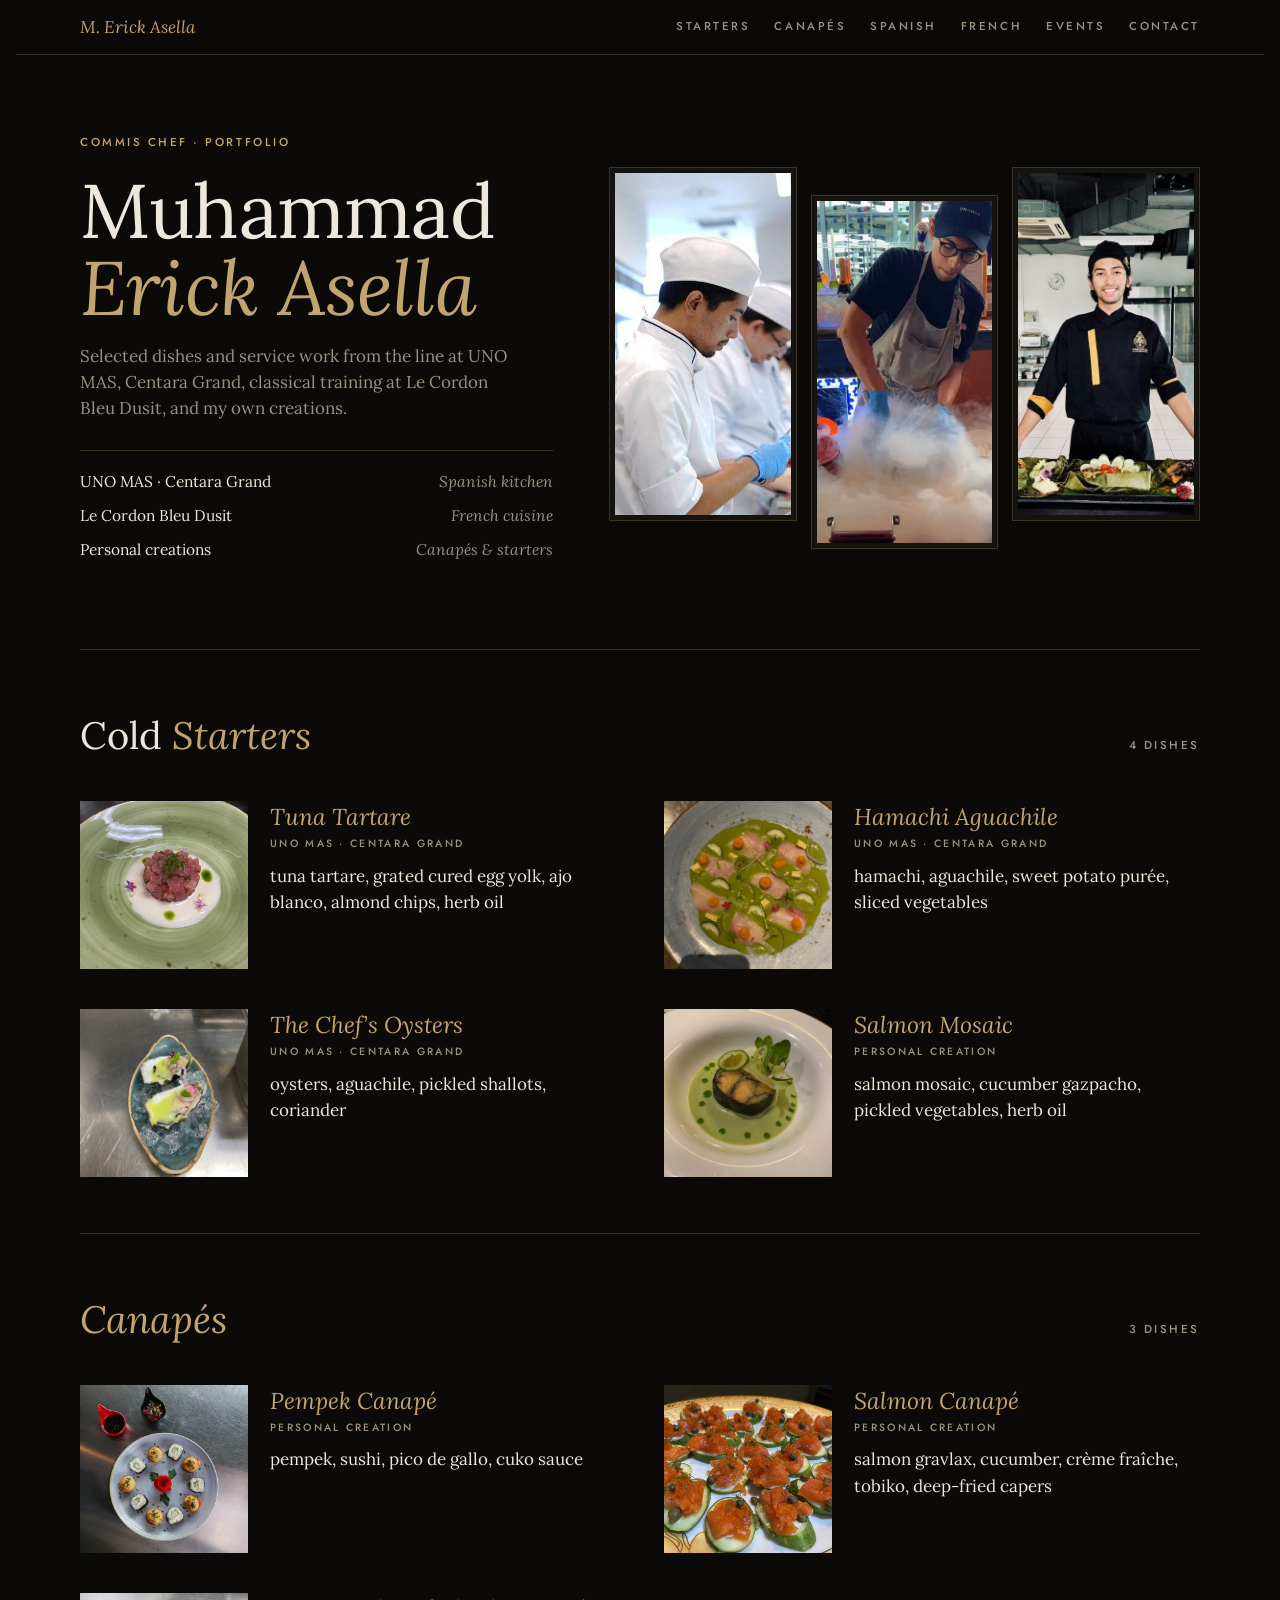
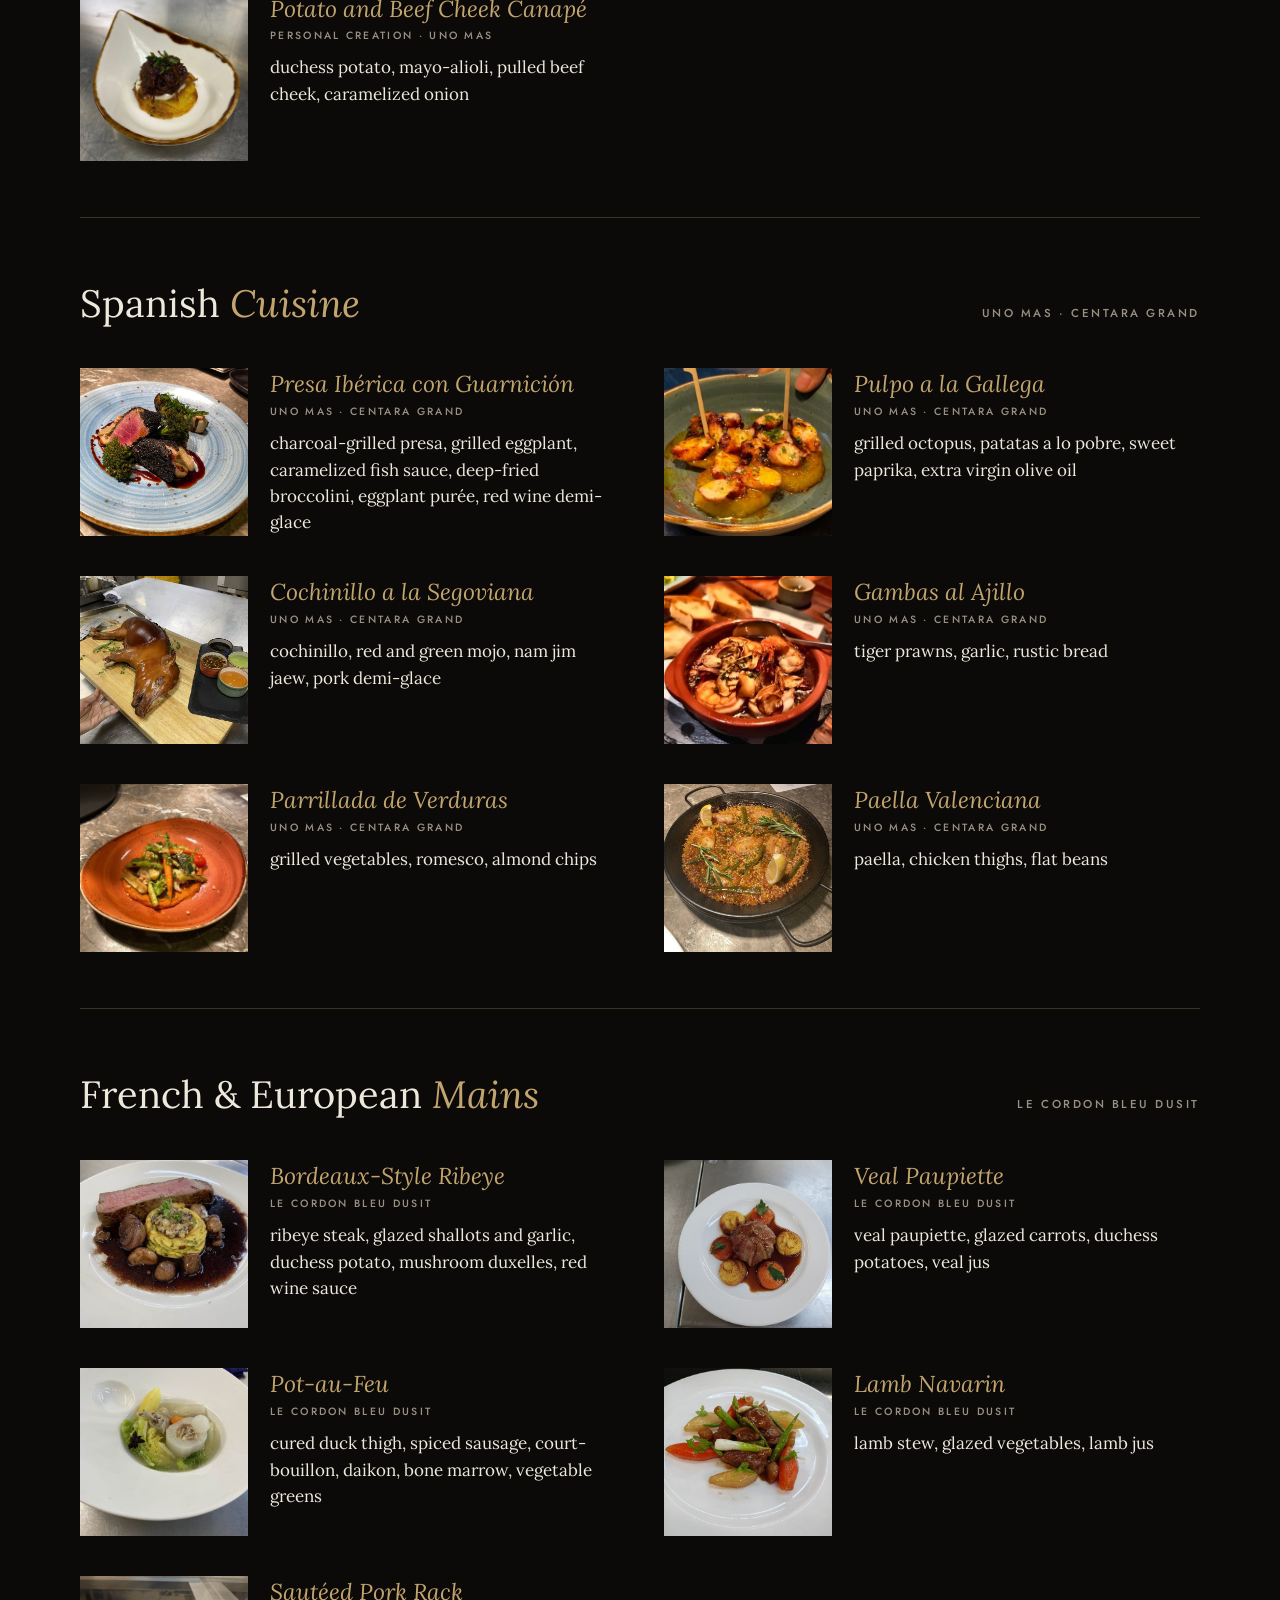
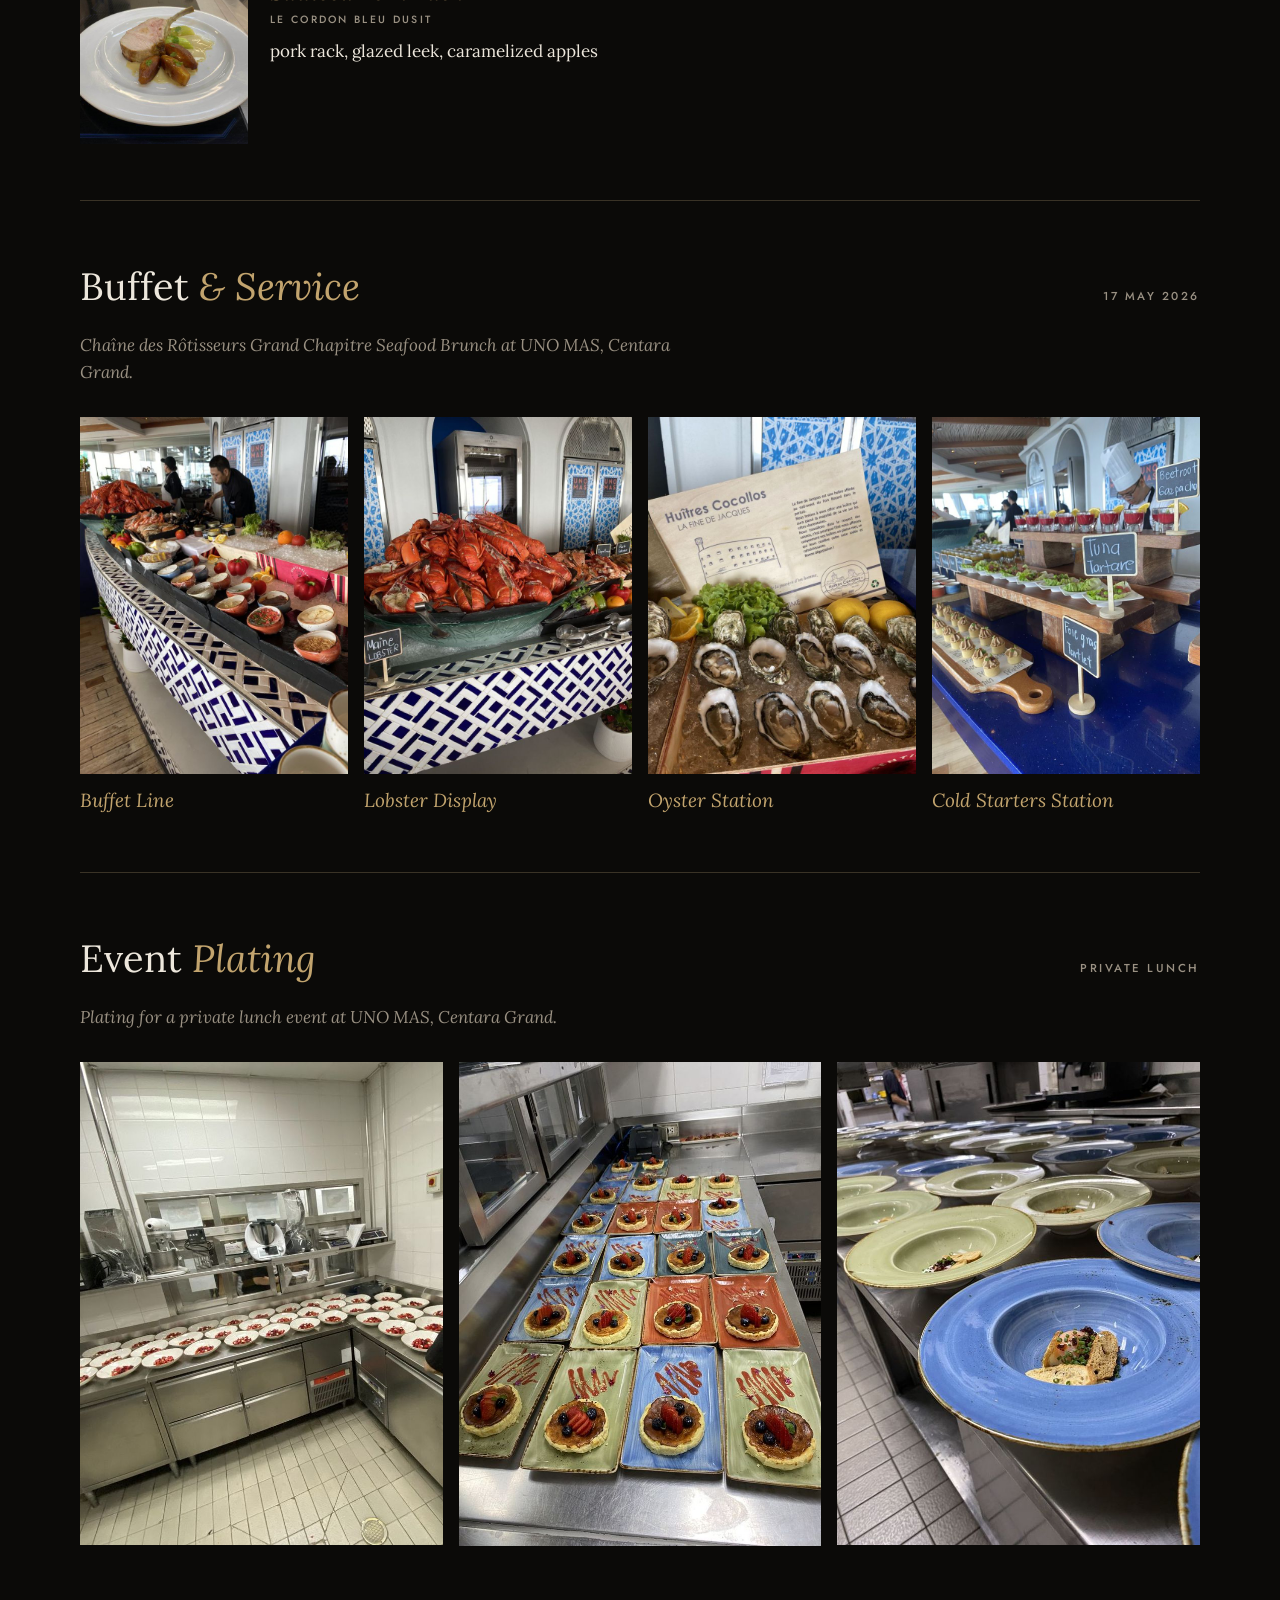
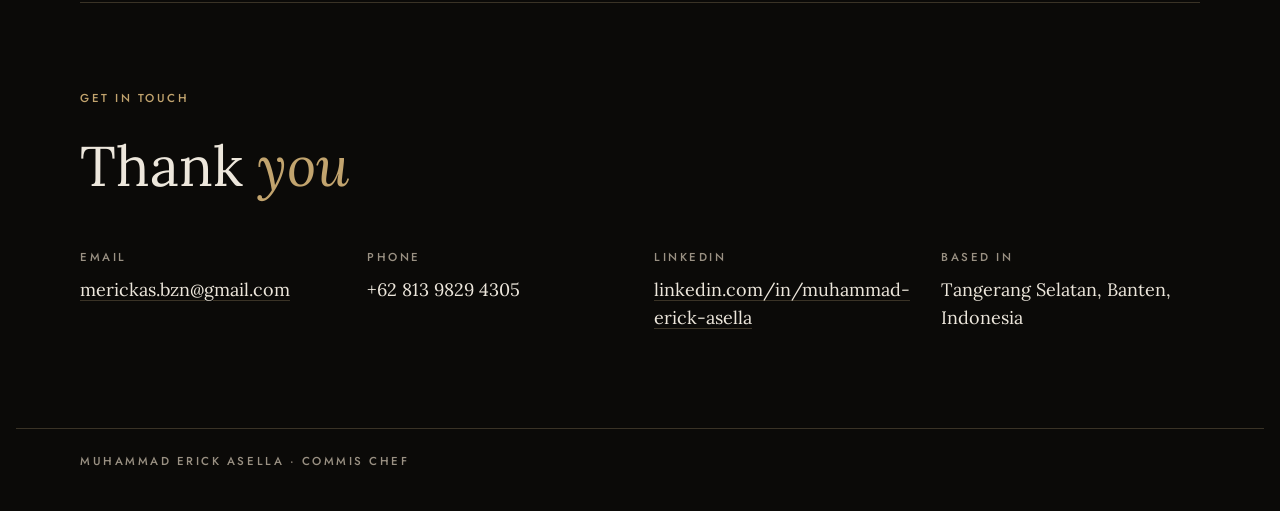
==== index.html @ 3a1ebc48 "Portfolio website Co-Authored-By: Claude Opus 5.5 <noreply@anthropic.com> Claude-Session: https://cl" ====
<!doctype html>
<html lang="en">
<head>
<meta charset="utf-8">
<meta name="viewport" content="width=device-width, initial-scale=1, viewport-fit=cover">
<meta name="description" content="Portfolio of Muhammad Erick Asella, commis chef: dishes from UNO MAS at Centara Grand and Le Cordon Bleu Dusit.">
<title>Muhammad Erick Asella</title>
<meta name="claude:viewport-fit-sides" content="cover">
<link rel="preconnect" href="https://fonts.googleapis.com">
<link rel="preconnect" href="https://fonts.gstatic.com" crossorigin>
<link rel="stylesheet" href="https://fonts.googleapis.com/css2?family=Lora:ital,wght@0,400;0,500;1,400;1,500&family=Jost:wght@400;500&display=swap">
<style>
/* Layout: a printed tasting menu — dark ground, gold course headings, each dish a photo + its components line, venue as provenance. */
:root {
  --bg: #0b0a08;
  --surface: #15130f;
  --fg: #ede7dc;
  --muted: #9a9183;
  --gold: #c2a46e;
  --rule: #3a3326;
  --display: "Lora", Georgia, "Times New Roman", serif;
  --body: "Lora", Georgia, serif;
  --label: "Jost", "Helvetica Neue", Arial, sans-serif;
  color-scheme: dark;
}
* { box-sizing: border-box; }
html { scroll-behavior: smooth; }
@media (prefers-reduced-motion: reduce) { html { scroll-behavior: auto; } }
body { margin: 0;
  background: var(--bg); color: var(--fg);
  font-family: var(--body); font-size: 17px; line-height: 1.55;
  padding-left: max(16px, env(safe-area-inset-left, 0px));
  padding-right: max(16px, env(safe-area-inset-right, 0px));
}
body::before { content: ""; position: fixed; inset: 0 0 auto; height: env(safe-area-inset-top, 0px); z-index: 10; background: var(--bg); }
.wrap { max-width: 1120px; margin: 0 auto; }
a { color: inherit; }
a:focus-visible { outline: 2px solid var(--gold); outline-offset: 3px; }
.label {
  font-family: var(--label); font-size: 11.5px; font-weight: 500;
  letter-spacing: .22em; text-transform: uppercase; color: var(--muted);
}

/* nav */
nav {
  position: sticky; top: env(safe-area-inset-top, 0px); z-index: 5;
  background: color-mix(in srgb, var(--bg) 92%, transparent);
  backdrop-filter: blur(6px);
  border-bottom: 1px solid var(--rule);
}
nav .wrap { display: flex; gap: 24px; align-items: center; padding-block: 14px; overflow-x: auto; scrollbar-width: none; }
nav .wrap::-webkit-scrollbar { display: none; }
nav .mark { font-family: var(--display); font-style: italic; color: var(--gold); white-space: nowrap; margin-right: auto; font-size: 17px; text-decoration: none; }
nav a.label { text-decoration: none; white-space: nowrap; }
nav a.label:hover { color: var(--gold); }

/* hero */
.hero { display: grid; grid-template-columns: 1fr 1.25fr; gap: 56px; align-items: center; padding-block: 72px 88px; }
.hero > div { min-width: 0; }
.eyebrow { color: var(--gold); }
.hero h1 {
  font-family: var(--display); font-weight: 400; font-size: clamp(44px, 6.4vw, 76px);
  line-height: 1.02; letter-spacing: -.01em; margin: 18px 0 16px; text-wrap: balance;
}
.hero h1 em { color: var(--gold); font-style: italic; }
.intro { color: var(--muted); max-width: 40ch; margin: 0 0 28px; }
.kitchens { display: grid; gap: 10px; margin: 0; padding: 18px 0 0; border-top: 1px solid var(--rule); list-style: none; }
.kitchens li { display: flex; justify-content: space-between; gap: 16px; font-size: 15.5px; }
.kitchens li span:last-child { color: var(--muted); font-style: italic; text-align: right; }
.triptych { display: grid; grid-template-columns: repeat(3, 1fr); gap: 14px; align-items: center; }
.triptych img { width: 100%; aspect-ratio: 9 / 17; object-fit: cover; border: 1px solid var(--rule); padding: 5px; background: var(--surface); display: block; }
.triptych img:nth-child(2) { transform: translateY(28px); }

/* courses */
section { padding-block: 56px; border-top: 1px solid var(--rule); scroll-margin-top: 60px; }
.course-head { display: flex; align-items: baseline; justify-content: space-between; gap: 16px; flex-wrap: wrap; margin-bottom: 36px; }
.course-head h2 { font-family: var(--display); font-weight: 400; font-size: clamp(28px, 3.6vw, 38px); margin: 0; text-wrap: balance; }
.course-head h2 em { color: var(--gold); }
.dishes { display: grid; grid-template-columns: repeat(2, minmax(0, 1fr)); gap: 40px 48px; }
.dish { display: grid; grid-template-columns: 168px minmax(0, 1fr); gap: 22px; align-items: start; }
.dish img { width: 168px; max-width: 100%; aspect-ratio: 1; object-fit: cover; display: block; }
.dish h3 { font-family: var(--display); font-style: italic; font-weight: 400; color: var(--gold); font-size: 23px; line-height: 1.2; margin: 2px 0 6px; text-wrap: balance; }
.dish .label { font-size: 10.5px; display: block; margin-bottom: 10px; }
.dish p { margin: 0; }

/* events */
.event-note { font-style: italic; color: var(--muted); margin: -20px 0 32px; max-width: 60ch; }
.gallery { display: grid; grid-template-columns: repeat(4, minmax(0, 1fr)); gap: 16px; }
.gallery.three { grid-template-columns: repeat(3, minmax(0, 1fr)); }
.gallery figure { margin: 0; }
.gallery img { width: 100%; aspect-ratio: 3 / 4; object-fit: cover; display: block; }
.gallery figcaption { font-family: var(--display); font-style: italic; color: var(--gold); font-size: 19px; margin-top: 12px; }

/* contact */
.contact { padding-block: 80px 96px; text-align: left; }
.contact h2 { font-family: var(--display); font-weight: 400; font-size: clamp(36px, 5vw, 56px); margin: 14px 0 32px; }
.contact h2 em { color: var(--gold); }
.lines { display: grid; grid-template-columns: repeat(auto-fit, minmax(230px, 1fr)); gap: 28px; }
.lines > div { min-width: 0; }
.lines .val { font-size: 18px; margin-top: 8px; overflow-wrap: anywhere; user-select: all; }
.lines a.val { display: block; text-decoration-color: var(--rule); text-underline-offset: 4px; user-select: text; }
.lines a.val:hover { text-decoration-color: var(--gold); }
footer { padding-block: 24px 40px; border-top: 1px solid var(--rule); color: var(--muted); }

@media (max-width: 880px) {
  .hero { grid-template-columns: 1fr; gap: 40px; padding-block: 48px 64px; }
  .dishes { grid-template-columns: 1fr; gap: 32px; }
  .gallery { grid-template-columns: repeat(2, minmax(0, 1fr)); }
}
@media (max-width: 520px) {
  body { font-size: 16px; }
  .dish { grid-template-columns: 112px minmax(0, 1fr); gap: 16px; }
  .dish img { width: 112px; }
  .dish h3 { font-size: 20px; }
  .gallery.three { grid-template-columns: 1fr; }
  .gallery.three img { aspect-ratio: 4 / 3; }
  .triptych { gap: 8px; }
  .triptych img { padding: 3px; }
  .triptych img:nth-child(2) { transform: translateY(16px); }
  nav .mark { display: none; }
}
</style>
</head>
<body>

<nav>
  <div class="wrap">
    <a class="mark" href="#top">M. Erick Asella</a>
    <a class="label" href="#cold-starters">Starters</a>
    <a class="label" href="#canapes">Canapés</a>
    <a class="label" href="#spanish">Spanish</a>
    <a class="label" href="#french">French</a>
    <a class="label" href="#events">Events</a>
    <a class="label" href="#contact">Contact</a>
  </div>
</nav>

<main class="wrap" id="top">
  <header class="hero">
    <div>
      <span class="label eyebrow">Commis Chef · Portfolio</span>
      <h1>Muhammad <em>Erick Asella</em></h1>
      <p class="intro">Selected dishes and service work from the line at UNO MAS, Centara Grand, classical training at Le Cordon Bleu Dusit, and my own creations.</p>
      <ul class="kitchens">
        <li><span>UNO MAS · Centara Grand</span><span>Spanish kitchen</span></li>
        <li><span>Le Cordon Bleu Dusit</span><span>French cuisine</span></li>
        <li><span>Personal creations</span><span>Canapés &amp; starters</span></li>
      </ul>
    </div>
    <div class="triptych" aria-label="Erick at work">
      <img src="img/hero-1.jpg" alt="Erick plating in chef whites at Le Cordon Bleu">
      <img src="img/hero-2.jpg" alt="Erick working with liquid nitrogen at UNO MAS">
      <img src="img/hero-3.jpg" alt="Erick in black chef jacket beside a banana-leaf spread">
    </div>
  </header>

  <section id="cold-starters">
    <div class="course-head"><h2>Cold <em>Starters</em></h2><span class="label">4 dishes</span></div>
    <div class="dishes">
      <article class="dish"><img src="img/tuna-tartare.jpg" alt="Tuna tartare" loading="lazy"><div><h3>Tuna Tartare</h3><span class="label">UNO MAS · Centara Grand</span><p>tuna tartare, grated cured egg yolk, ajo blanco, almond chips, herb oil</p></div></article>
      <article class="dish"><img src="img/hamachi-aguachile.jpg" alt="Hamachi aguachile" loading="lazy"><div><h3>Hamachi Aguachile</h3><span class="label">UNO MAS · Centara Grand</span><p>hamachi, aguachile, sweet potato purée, sliced vegetables</p></div></article>
      <article class="dish"><img src="img/chefs-oysters.jpg" alt="The Chef's Oysters" loading="lazy"><div><h3>The Chef’s Oysters</h3><span class="label">UNO MAS · Centara Grand</span><p>oysters, aguachile, pickled shallots, coriander</p></div></article>
      <article class="dish"><img src="img/salmon-mosaic.jpg" alt="Salmon mosaic" loading="lazy"><div><h3>Salmon Mosaic</h3><span class="label">Personal creation</span><p>salmon mosaic, cucumber gazpacho, pickled vegetables, herb oil</p></div></article>
    </div>
  </section>

  <section id="canapes">
    <div class="course-head"><h2><em>Canapés</em></h2><span class="label">3 dishes</span></div>
    <div class="dishes">
      <article class="dish"><img src="img/pempek-canape.jpg" alt="Pempek canapé" loading="lazy"><div><h3>Pempek Canapé</h3><span class="label">Personal creation</span><p>pempek, sushi, pico de gallo, cuko sauce</p></div></article>
      <article class="dish"><img src="img/salmon-canape.jpg" alt="Salmon canapé" loading="lazy"><div><h3>Salmon Canapé</h3><span class="label">Personal creation</span><p>salmon gravlax, cucumber, crème fraîche, tobiko, deep-fried capers</p></div></article>
      <article class="dish"><img src="img/potato-beef-cheek.jpg" alt="Potato and beef cheek canapé" loading="lazy"><div><h3>Potato and Beef Cheek Canapé</h3><span class="label">Personal creation · UNO MAS</span><p>duchess potato, mayo-alioli, pulled beef cheek, caramelized onion</p></div></article>
    </div>
  </section>

  <section id="spanish">
    <div class="course-head"><h2>Spanish <em>Cuisine</em></h2><span class="label">UNO MAS · Centara Grand</span></div>
    <div class="dishes">
      <article class="dish"><img src="img/presa-iberica.jpg" alt="Presa Ibérica" loading="lazy"><div><h3>Presa Ibérica con Guarnición</h3><span class="label">UNO MAS · Centara Grand</span><p>charcoal-grilled presa, grilled eggplant, caramelized fish sauce, deep-fried broccolini, eggplant purée, red wine demi-glace</p></div></article>
      <article class="dish"><img src="img/pulpo-gallega.jpg" alt="Pulpo a la gallega" loading="lazy"><div><h3>Pulpo a la Gallega</h3><span class="label">UNO MAS · Centara Grand</span><p>grilled octopus, patatas a lo pobre, sweet paprika, extra virgin olive oil</p></div></article>
      <article class="dish"><img src="img/cochinillo.jpg" alt="Cochinillo a la segoviana" loading="lazy"><div><h3>Cochinillo a la Segoviana</h3><span class="label">UNO MAS · Centara Grand</span><p>cochinillo, red and green mojo, nam jim jaew, pork demi-glace</p></div></article>
      <article class="dish"><img src="img/gambas-ajillo.jpg" alt="Gambas al ajillo" loading="lazy"><div><h3>Gambas al Ajillo</h3><span class="label">UNO MAS · Centara Grand</span><p>tiger prawns, garlic, rustic bread</p></div></article>
      <article class="dish"><img src="img/parrillada.jpg" alt="Parrillada de verduras" loading="lazy"><div><h3>Parrillada de Verduras</h3><span class="label">UNO MAS · Centara Grand</span><p>grilled vegetables, romesco, almond chips</p></div></article>
      <article class="dish"><img src="img/paella.jpg" alt="Paella valenciana" loading="lazy"><div><h3>Paella Valenciana</h3><span class="label">UNO MAS · Centara Grand</span><p>paella, chicken thighs, flat beans</p></div></article>
    </div>
  </section>

  <section id="french">
    <div class="course-head"><h2>French &amp; European <em>Mains</em></h2><span class="label">Le Cordon Bleu Dusit</span></div>
    <div class="dishes">
      <article class="dish"><img src="img/ribeye.jpg" alt="Bordeaux-style ribeye" loading="lazy"><div><h3>Bordeaux-Style Ribeye</h3><span class="label">Le Cordon Bleu Dusit</span><p>ribeye steak, glazed shallots and garlic, duchess potato, mushroom duxelles, red wine sauce</p></div></article>
      <article class="dish"><img src="img/veal-paupiette.jpg" alt="Veal paupiette" loading="lazy"><div><h3>Veal Paupiette</h3><span class="label">Le Cordon Bleu Dusit</span><p>veal paupiette, glazed carrots, duchess potatoes, veal jus</p></div></article>
      <article class="dish"><img src="img/pot-au-feu.jpg" alt="Pot-au-feu" loading="lazy"><div><h3>Pot-au-Feu</h3><span class="label">Le Cordon Bleu Dusit</span><p>cured duck thigh, spiced sausage, court-bouillon, daikon, bone marrow, vegetable greens</p></div></article>
      <article class="dish"><img src="img/lamb-navarin.jpg" alt="Lamb navarin" loading="lazy"><div><h3>Lamb Navarin</h3><span class="label">Le Cordon Bleu Dusit</span><p>lamb stew, glazed vegetables, lamb jus</p></div></article>
      <article class="dish"><img src="img/pork-rack.jpg" alt="Sautéed pork rack" loading="lazy"><div><h3>Sautéed Pork Rack</h3><span class="label">Le Cordon Bleu Dusit</span><p>pork rack, glazed leek, caramelized apples</p></div></article>
    </div>
  </section>

  <section id="events">
    <div class="course-head"><h2>Buffet <em>&amp; Service</em></h2><span class="label">17 May 2026</span></div>
    <p class="event-note">Chaîne des Rôtisseurs Grand Chapitre Seafood Brunch at UNO MAS, Centara Grand.</p>
    <div class="gallery">
      <figure><img src="img/buffet-line.jpg" alt="Seafood brunch buffet line" loading="lazy"><figcaption>Buffet Line</figcaption></figure>
      <figure><img src="img/lobster-display.jpg" alt="Maine lobster display" loading="lazy"><figcaption>Lobster Display</figcaption></figure>
      <figure><img src="img/oyster-station.jpg" alt="Oyster station on ice" loading="lazy"><figcaption>Oyster Station</figcaption></figure>
      <figure><img src="img/cold-starters-station.jpg" alt="Cold starters station with tuna tartare and gazpacho" loading="lazy"><figcaption>Cold Starters Station</figcaption></figure>
    </div>
  </section>

  <section>
    <div class="course-head"><h2>Event <em>Plating</em></h2><span class="label">Private lunch</span></div>
    <p class="event-note">Plating for a private lunch event at UNO MAS, Centara Grand.</p>
    <div class="gallery three">
      <figure><img src="img/event-1.jpg" alt="Rows of plated desserts in the pass" loading="lazy"></figure>
      <figure><img src="img/event-2.jpg" alt="Desserts with berries plated on coloured platters" loading="lazy"></figure>
      <figure><img src="img/event-3.jpg" alt="Wide-rim bowls lined up for service" loading="lazy"></figure>
    </div>
  </section>

  <section class="contact" id="contact">
    <span class="label eyebrow">Get in touch</span>
    <h2>Thank <em>you</em></h2>
    <div class="lines">
      <div><span class="label">Email</span><a class="val" href="mailto:merickas.bzn@gmail.com">merickas.bzn@gmail.com</a></div>
      <div><span class="label">Phone</span><div class="val">+62 813 9829 4305</div></div>
      <div><span class="label">LinkedIn</span><a class="val" href="https://linkedin.com/in/muhammad-erick-asella" target="_blank" rel="noopener">linkedin.com/in/muhammad-erick-asella</a></div>
      <div><span class="label">Based in</span><div class="val">Tangerang Selatan, Banten, Indonesia</div></div>
    </div>
  </section>
</main>

<footer><div class="wrap label">Muhammad Erick Asella · Commis Chef</div></footer>
</body>
</html>
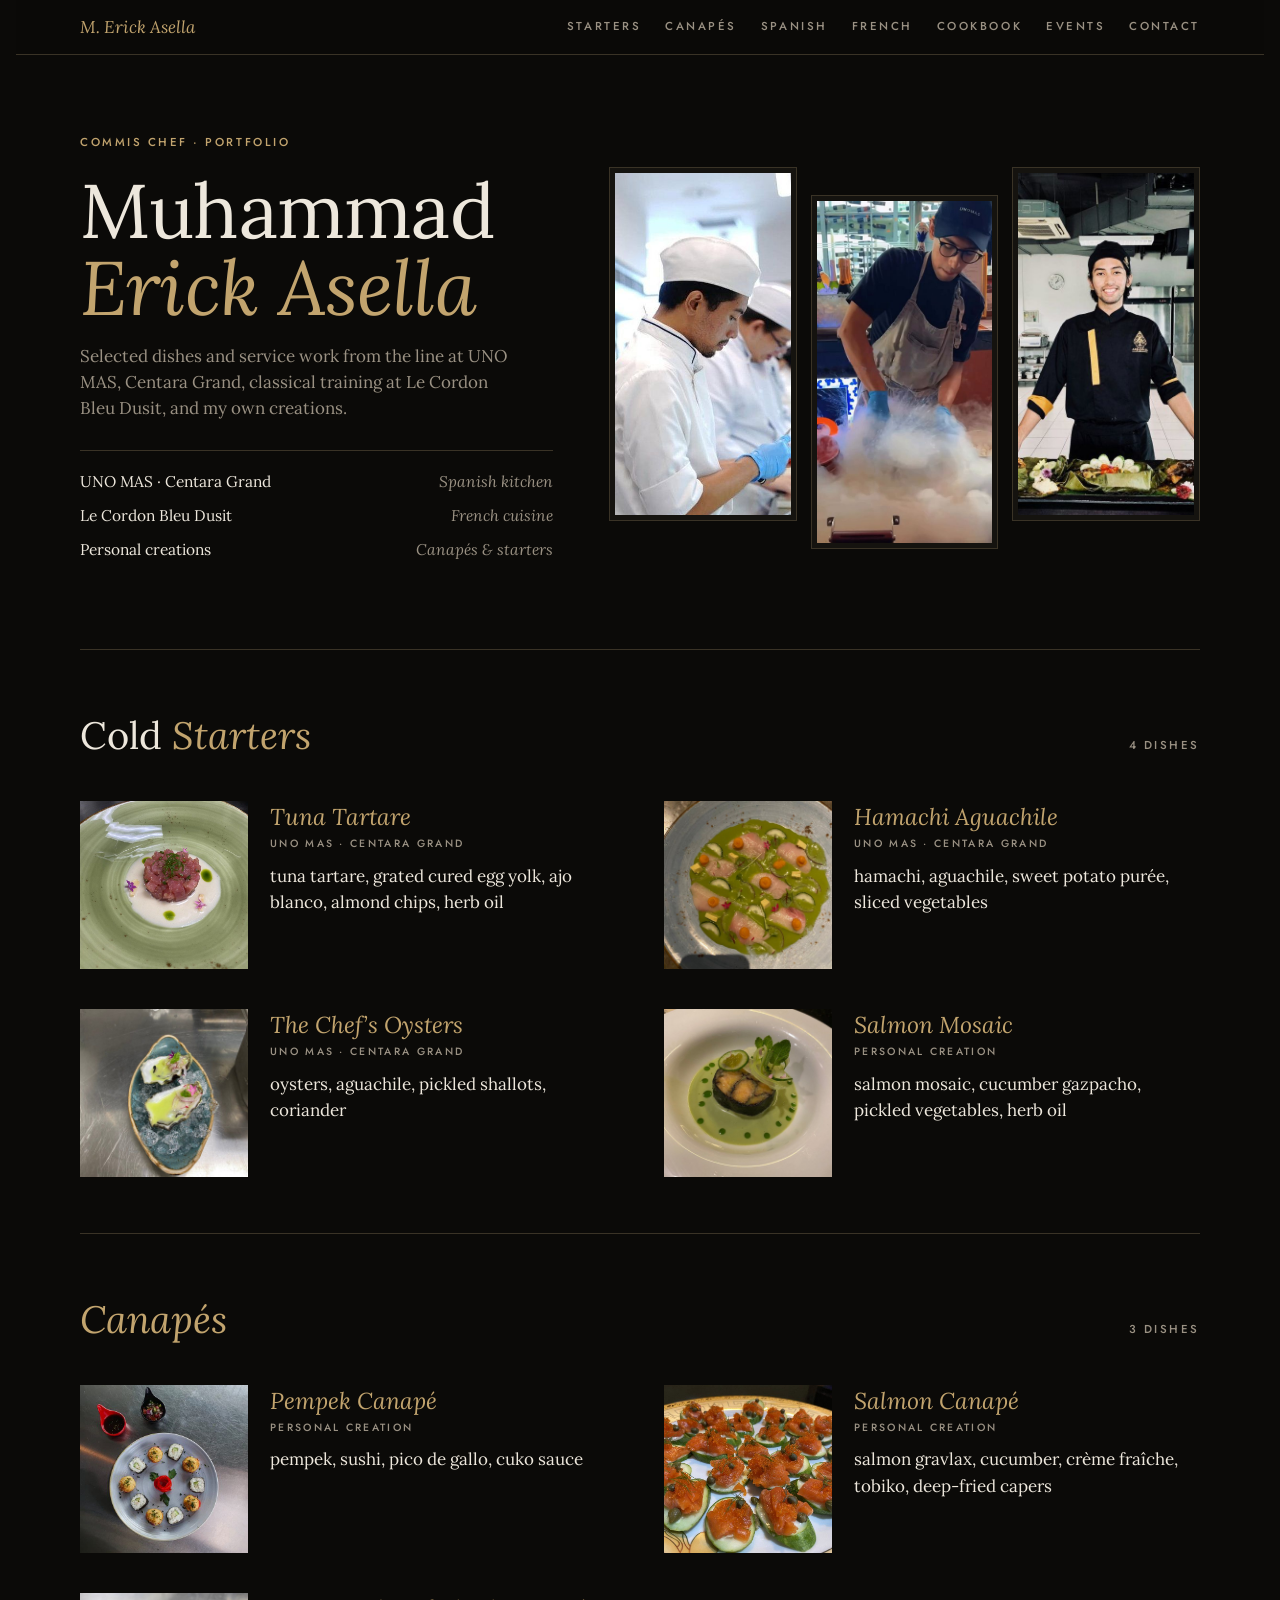
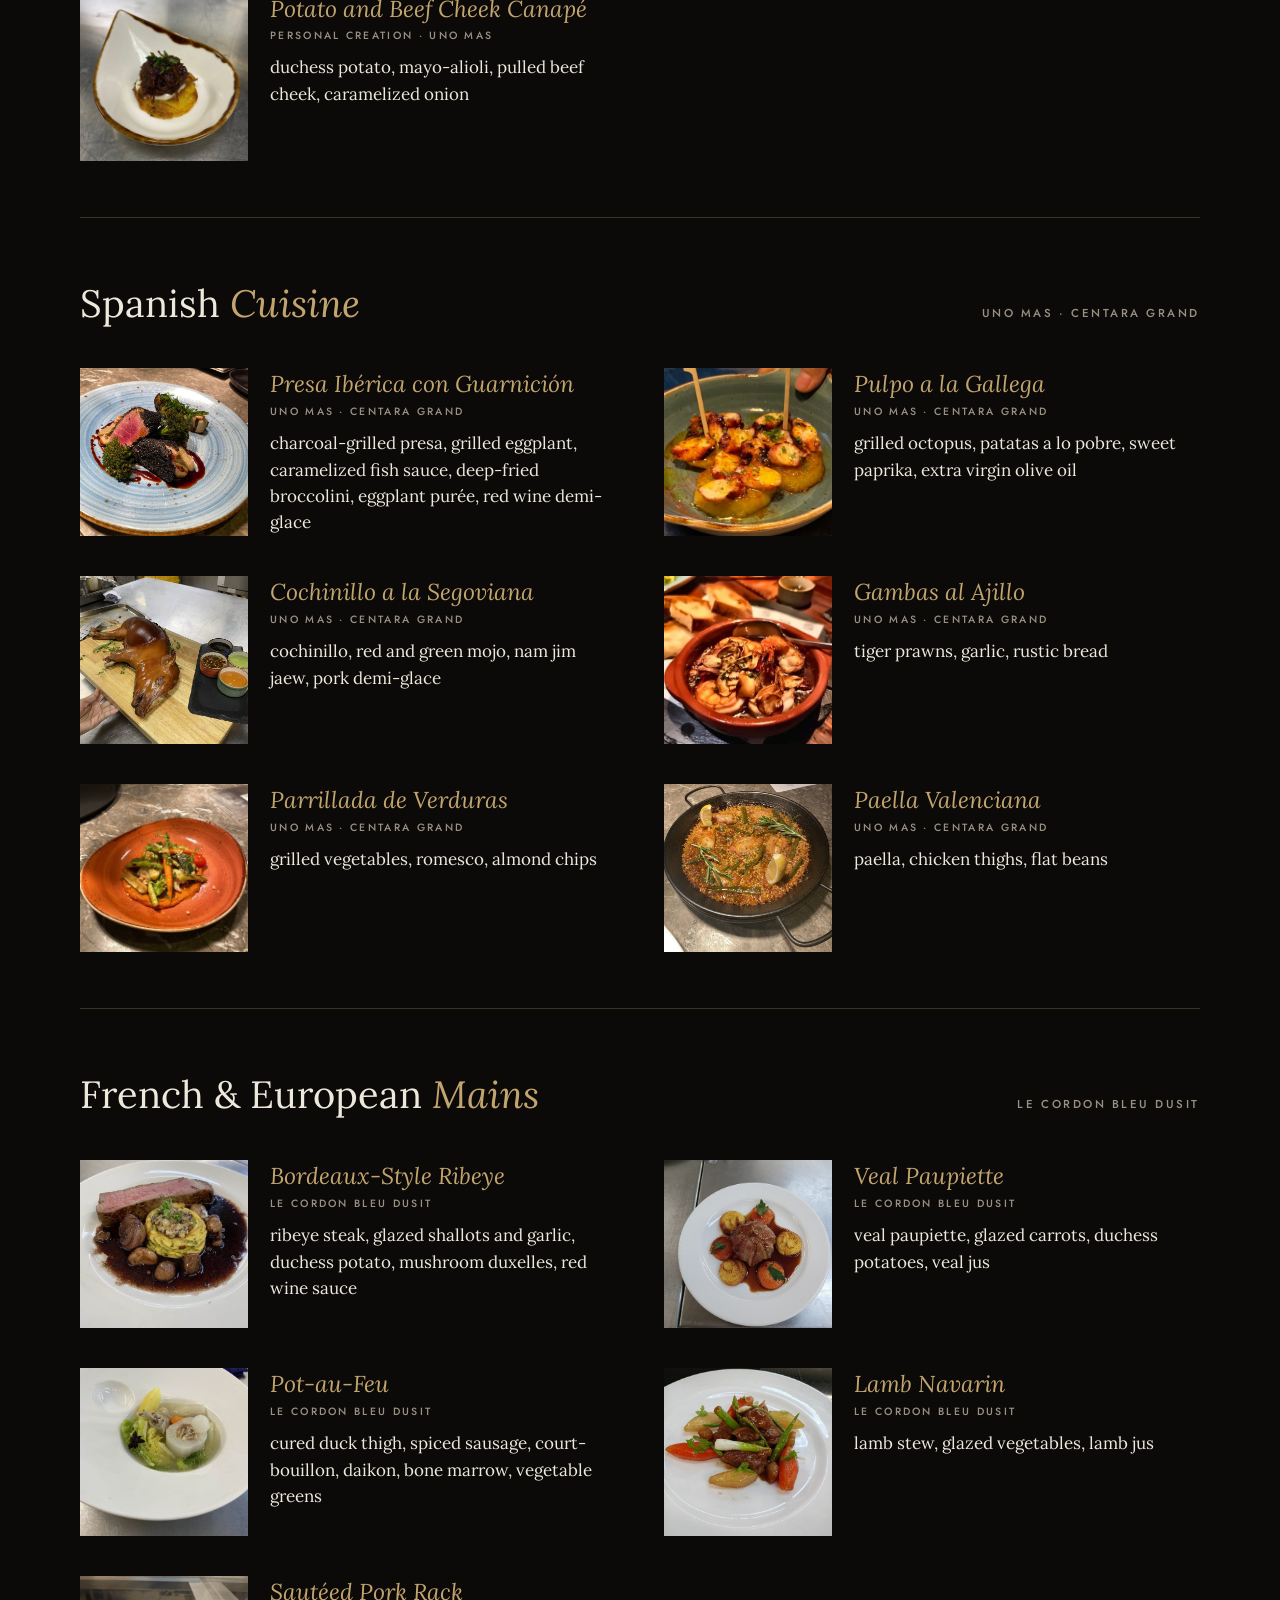
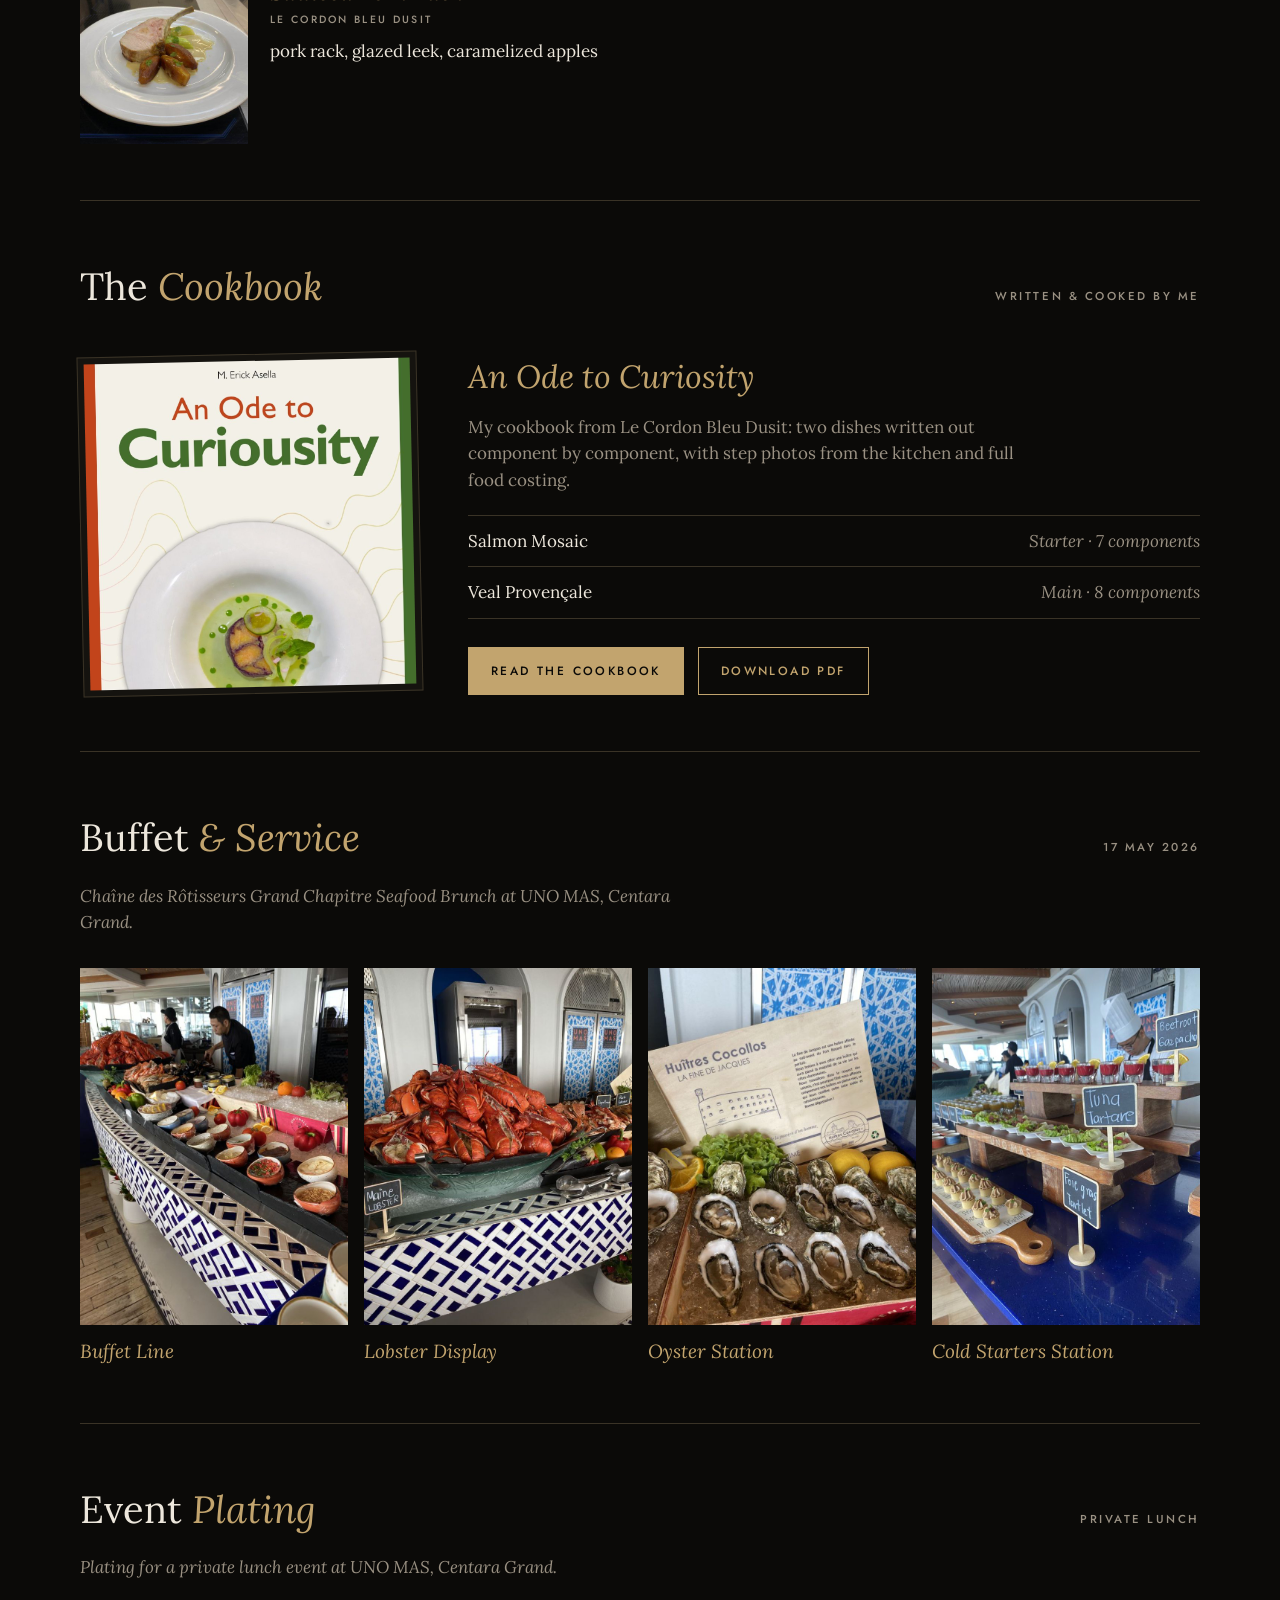
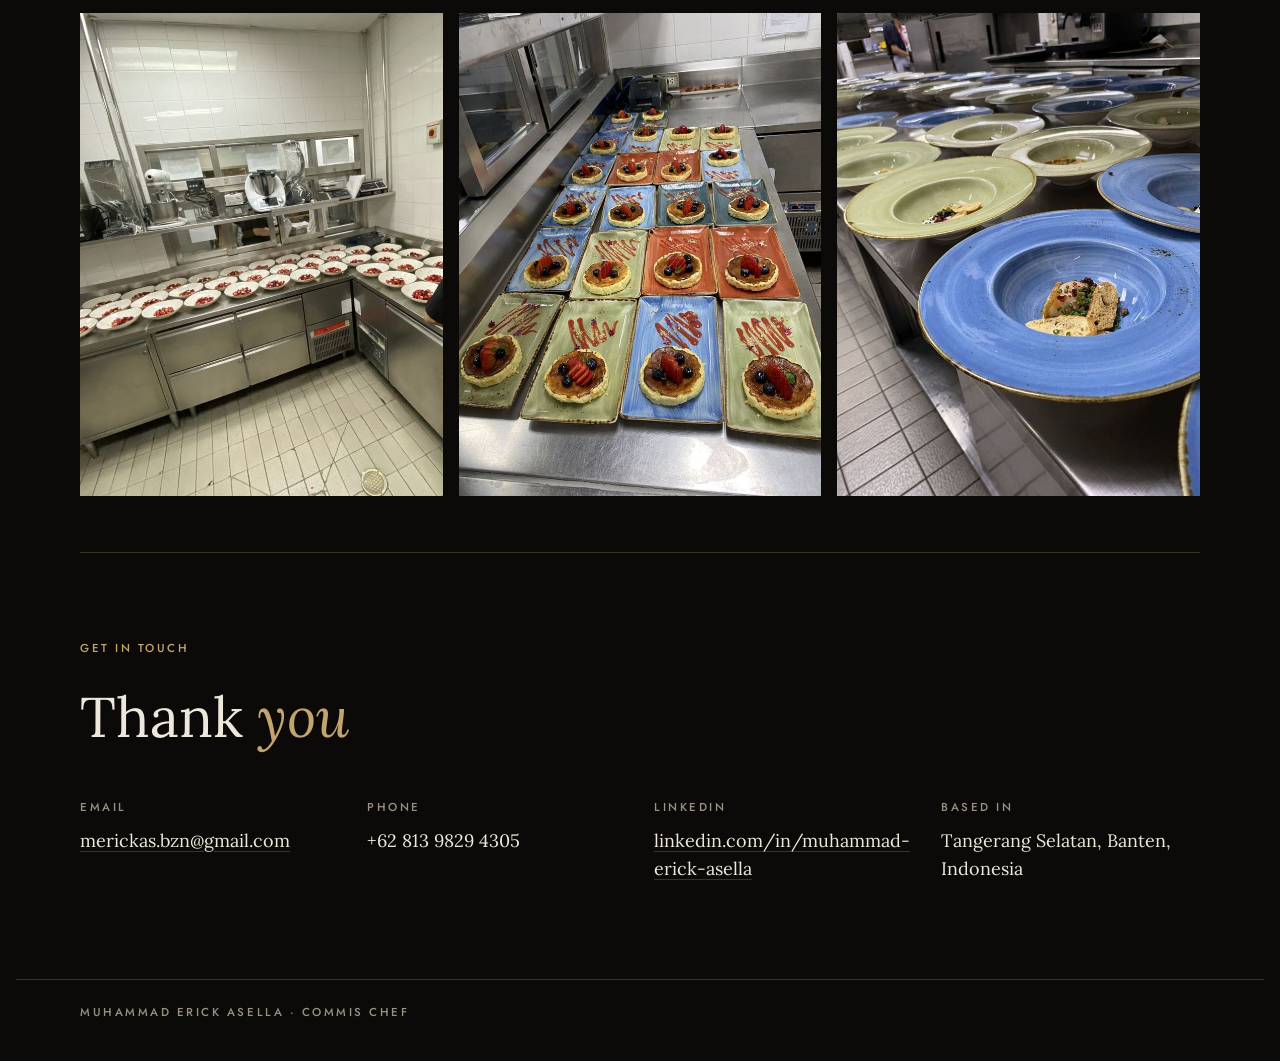
==== commit d445a5ee: "Add cookbook pages for An Ode to Curiosity Adds /cookbook with the foreword, recipe overview, food c" ====
--- a/index.html
+++ b/index.html
@@ -83,6 +83,23 @@
 .dish .label { font-size: 10.5px; display: block; margin-bottom: 10px; }
 .dish p { margin: 0; }
 
+/* cookbook teaser */
+.book { display: grid; grid-template-columns: minmax(0, 340px) minmax(0, 1fr); gap: 48px; align-items: center; }
+.book-cover { display: block; border: 1px solid var(--rule); padding: 6px; background: var(--surface); transform: rotate(-1.2deg); transition: transform .3s; }
+.book-cover:hover { transform: rotate(0); }
+.book-cover img { width: 100%; aspect-ratio: 1; object-fit: cover; display: block; }
+.book h3 { font-family: var(--display); font-style: italic; font-weight: 400; color: var(--gold); font-size: clamp(26px, 3vw, 32px); margin: 0 0 12px; }
+.book p { color: var(--muted); margin: 0 0 22px; max-width: 52ch; }
+.book-list { list-style: none; margin: 0 0 28px; padding: 0; border-top: 1px solid var(--rule); }
+.book-list a { display: flex; justify-content: space-between; gap: 16px; padding: 12px 0; border-bottom: 1px solid var(--rule); text-decoration: none; }
+.book-list a:hover span:first-child { color: var(--gold); }
+.book-list a span:last-child { color: var(--muted); font-style: italic; text-align: right; }
+.book-actions { display: flex; gap: 14px; flex-wrap: wrap; }
+.btn { font-family: var(--label); font-size: 12px; font-weight: 500; letter-spacing: .2em; text-transform: uppercase; text-decoration: none; padding: 14px 22px; border: 1px solid var(--gold); background: var(--gold); color: var(--bg); transition: background .2s, color .2s; }
+.btn:hover { background: transparent; color: var(--gold); }
+.btn.ghost { background: transparent; color: var(--gold); }
+.btn.ghost:hover { background: var(--gold); color: var(--bg); }
+
 /* events */
 .event-note { font-style: italic; color: var(--muted); margin: -20px 0 32px; max-width: 60ch; }
 .gallery { display: grid; grid-template-columns: repeat(4, minmax(0, 1fr)); gap: 16px; }
@@ -106,6 +123,8 @@
   .hero { grid-template-columns: 1fr; gap: 40px; padding-block: 48px 64px; }
   .dishes { grid-template-columns: 1fr; gap: 32px; }
   .gallery { grid-template-columns: repeat(2, minmax(0, 1fr)); }
+  .book { grid-template-columns: 1fr; gap: 32px; }
+  .book-cover { max-width: 320px; }
 }
 @media (max-width: 520px) {
   body { font-size: 16px; }
@@ -130,6 +149,7 @@
     <a class="label" href="#canapes">Canapés</a>
     <a class="label" href="#spanish">Spanish</a>
     <a class="label" href="#french">French</a>
+    <a class="label" href="#cookbook">Cookbook</a>
     <a class="label" href="#events">Events</a>
     <a class="label" href="#contact">Contact</a>
   </div>
@@ -196,6 +216,25 @@
     </div>
   </section>
 
+  <section id="cookbook">
+    <div class="course-head"><h2>The <em>Cookbook</em></h2><span class="label">Written &amp; cooked by me</span></div>
+    <div class="book">
+      <a class="book-cover" href="cookbook/"><img src="cookbook/img/cover.jpg" alt="Cover of the cookbook An Ode to Curiosity" loading="lazy"></a>
+      <div>
+        <h3>An Ode to Curiosity</h3>
+        <p>My cookbook from Le Cordon Bleu Dusit: two dishes written out component by component, with step photos from the kitchen and full food costing.</p>
+        <ul class="book-list">
+          <li><a href="cookbook/salmon-mosaic/"><span>Salmon Mosaic</span><span>Starter · 7 components</span></a></li>
+          <li><a href="cookbook/veal-provencale/"><span>Veal Provençale</span><span>Main · 8 components</span></a></li>
+        </ul>
+        <div class="book-actions">
+          <a class="btn" href="cookbook/">Read the cookbook</a>
+          <a class="btn ghost" href="cookbook/an-ode-to-curiosity.pdf" download>Download PDF</a>
+        </div>
+      </div>
+    </div>
+  </section>
+
   <section id="events">
     <div class="course-head"><h2>Buffet <em>&amp; Service</em></h2><span class="label">17 May 2026</span></div>
     <p class="event-note">Chaîne des Rôtisseurs Grand Chapitre Seafood Brunch at UNO MAS, Centara Grand.</p>
